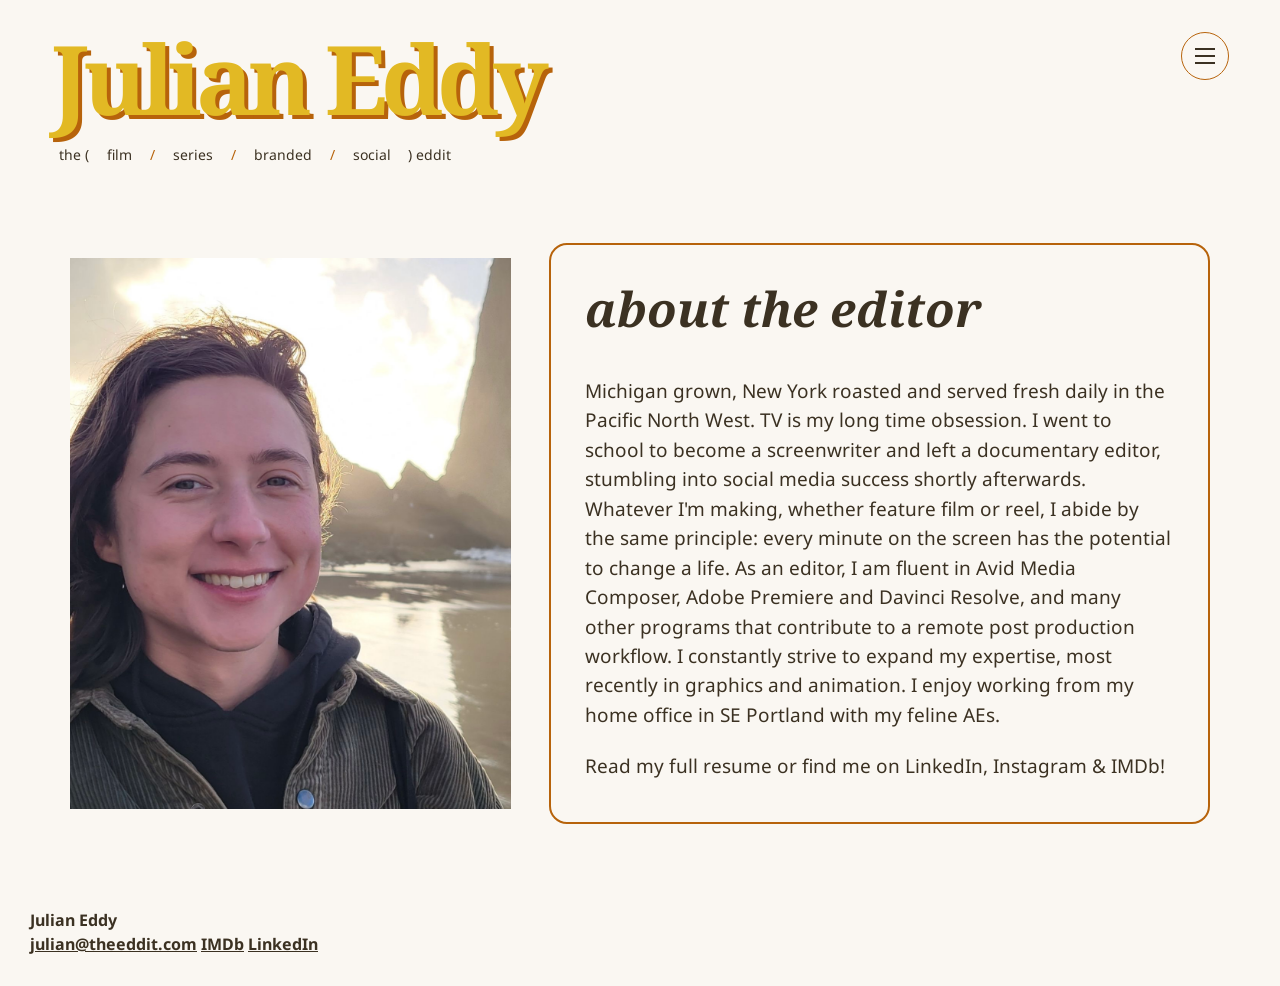
==== src/about me.html @ 4e331d36 "Merge pull request #1 from Bubbles0989/main fresh copy" ====
<!DOCTYPE html>
<html lang="en">
<head>
	<meta charset="UTF-8">
	<meta name="viewport" content="width=device-width, initial-scale=1.0">
	<title>About Me | Julian Eddy</title>
	<link href="https://cdn.jsdelivr.net/npm/bootstrap@5.3.8/dist/css/bootstrap.min.css" rel="stylesheet" integrity="sha384-sRIl4kxILFvY47J16cr9ZwB07vP4J8+LH7qKQnuqkuIAvNWLzeN8tE5YBujZqJLB" crossorigin="anonymous">
	<link rel="stylesheet" href="styles.css">
	<link rel="preconnect" href="https://fonts.googleapis.com">
	<link rel="preconnect" href="https://fonts.gstatic.com" crossorigin>
	<link href="https://fonts.googleapis.com/css2?family=Droid+Sans:wght@400;700&family=Droid+Serif:wght@400;700&display=swap" rel="stylesheet">
</head>
<body class="about-page">
	<header class="site-header">
		<a class="site-title" href="../index.html">Julian Eddy</a>
		<nav class="site-nav" aria-label="Main navigation">
			<span class="site-nav-frame">the (</span>
			<a href="film.html">film</a><span class="site-nav-divider">/</span>
			<a href="series.html">series</a><span class="site-nav-divider">/</span>
			<a href="branded.html">branded</a><span class="site-nav-divider">/</span>
			<a href="social-media.html">social</a>
			<span class="site-nav-frame">) eddit</span>
		</nav>
		<details class="site-menu">
			<summary><span class="site-menu-icon" aria-hidden="true"><span></span><span></span><span></span></span><span class="site-menu-label">Site navigation</span></summary>
			<nav class="site-menu-panel" aria-label="Site navigation">
				<a href="../index.html">Home</a>
				<a href="work.html">Work</a>
				<a href="about%20me.html">About Me</a>
				<a href="contact.html">Contact</a>
			</nav>
		</details>
	</header>
	<main>
		<section class="about-blurb" aria-labelledby="about-editor-title">
			<div class="about-portrait-stack">
				<img class="about-portrait img-fluid" src="../images/me.jpg" alt="Julian Eddy">
				<img class="about-portrait about-cat img-fluid" src="../images/my%20cat.jpg" alt="Julian's cat">
			</div>
			<div class="about-copy">
				<h1 id="about-editor-title">about the editor</h1>
				<p>Michigan grown, New York roasted and served fresh daily in the Pacific North West. TV is my long time obsession. I went to school to become a screenwriter and left a documentary editor, stumbling into social media success shortly afterwards. Whatever I'm making, whether feature film or reel, I abide by the same principle: every minute on the screen has the potential to change a life. As an editor, I am fluent in Avid Media Composer, Adobe Premiere and Davinci Resolve, and many other programs that contribute to a remote post production workflow. I constantly strive to expand my expertise, most recently in graphics and animation. I enjoy working from my home office in SE Portland with my feline AEs.</p>
				<p>Read my full resume or find me on LinkedIn, Instagram &amp; IMDb!</p>
			</div>
		</section>
	</main>
	<footer>
		<div>Julian Eddy</div>
		<a href="mailto:julian@theeddit.com">julian@theeddit.com</a>
		<a href="https://www.imdb.com/name/nm12898570/" target="blank" rel="noopener noreferrer">IMDb</a>
		<a href="https://www.linkedin.com/in/julian-eddy/" target="blank" rel="noopener noreferrer">LinkedIn</a>
	</footer>
	<script src="https://cdn.jsdelivr.net/npm/bootstrap@5.3.8/dist/js/bootstrap.bundle.min.js" integrity="sha384-FKyoEForCGlyvwx9Hj09JcYn3nv7wiPVlz7YYwJrWVcXK/BmnVDxM+D2scQbITxI" crossorigin="anonymous"></script>
</body>
</html>
---- src/styles.css ----
:root {
	color-scheme: light;
	--color-cream: #faf7f2;
	--color-orange: #b7630b;
	--color-brown: #3b3122;
	--color-yellow: #e2b924;
	--color-blue: #446c9c;
	--font-serif: 'Droid Serif', serif;
	--font-sans: 'Droid Sans', sans-serif;
	font-family: var(--font-sans);
	color: var(--color-brown);
	background: var(--color-cream);
}

* {
	box-sizing: border-box;
}

body {
	margin: 0;
	min-height: 100vh;
	min-height: 100svh;
	display: flex;
	flex-direction: column;
	font-family: var(--font-sans);
}

.site-header {
	width: 100%;
	padding: 30px clamp(24px, 4vw, 56px) 24px;
	display: flex;
	align-items: flex-start;
	flex-direction: column;
	gap: 18px;
	color: var(--color-brown);
}

.site-title {
	color: var(--color-yellow);
	font-family: var(--font-serif);
	font-size: clamp(48px, 9vw, 96px);
	font-weight: 700;
	letter-spacing: -0.065em;
	line-height: 1;
	text-shadow: 4px 4px 0 var(--color-orange);
	text-decoration: none;
}

.site-nav {
	display: flex;
	align-items: center;
	flex-wrap: wrap;
	gap: 7px clamp(8px, 1.4vw, 18px);
	padding-left: 8px;
	font-family: var(--font-sans);
	font-size: 14px;
}

.site-nav a {
	color: var(--color-brown);
	font-family: var(--font-sans);
	text-decoration: none;
}

.site-nav a:hover,
.site-nav a[aria-current="page"] {
	color: var(--color-orange);
	font-weight: 700;
}

.site-nav-divider {
	color: var(--color-orange);
}

.site-nav-frame {
	color: var(--color-brown);
}

.site-menu {
	position: fixed;
	top: clamp(20px, 3vw, 32px);
	right: clamp(24px, 4vw, 56px);
	z-index: 1030;
	font-family: var(--font-sans);
}

.site-menu summary {
	display: grid;
	width: 48px;
	height: 48px;
	place-items: center;
	border: 1px solid var(--color-orange);
	border-radius: 50%;
	background: var(--color-cream);
	color: var(--color-brown);
	cursor: pointer;
	list-style: none;
}

.site-menu summary::-webkit-details-marker {
	display: none;
}

.site-menu summary:focus-visible,
.site-menu-panel a:focus-visible {
	outline: 3px solid var(--color-blue);
	outline-offset: 4px;
}

.site-menu-icon {
	display: grid;
	gap: 5px;
	width: 20px;
}

.site-menu-icon span {
	display: block;
	height: 2px;
	background: currentColor;
	transition: transform 160ms ease, opacity 160ms ease;
}

.site-menu[open] .site-menu-icon span:first-child {
	transform: translateY(7px) rotate(45deg);
}

.site-menu[open] .site-menu-icon span:nth-child(2) {
	opacity: 0;
}

.site-menu[open] .site-menu-icon span:last-child {
	transform: translateY(-7px) rotate(-45deg);
}

.site-menu-label {
	position: absolute;
	width: 1px;
	height: 1px;
	padding: 0;
	margin: -1px;
	overflow: hidden;
	clip: rect(0, 0, 0, 0);
	white-space: nowrap;
	border: 0;
}

.site-menu-panel {
	position: absolute;
	top: calc(100% + 10px);
	right: 0;
	display: grid;
	min-width: 190px;
	gap: 2px;
	padding: 10px;
	border: 1px solid var(--color-orange);
	border-radius: 12px;
	background: var(--color-cream);
	box-shadow: 0 8px 24px rgb(59 49 34 / 16%);
}

.site-menu-panel a {
	padding: 10px 12px;
	border-radius: 7px;
	color: var(--color-brown);
	text-decoration: none;
}

.site-menu-panel a:hover {
	background: var(--color-yellow);
	color: var(--color-brown);
}

footer {
	padding: 30px;
	font-size: 16px;
	font-weight: 700;
	line-height: 1.5;
}

footer a {
	color: inherit;
}

.home-page {
	color: var(--color-brown);
	background: var(--color-cream);
}

.about-page,
.contact-page {
	color: var(--color-brown);
	background: var(--color-cream);
}

.resume-page {
	display: block;
	min-height: 100vh;
	background: var(--color-cream);
	color: var(--color-brown);
	font-family: var(--font-sans);
	font-size: 15px;
}

.resume-content {
	width: min(calc(100% - 48px), 850px);
	margin: 0 auto 48px;
	padding-top: 32px;
	text-align: left;
}

.resume-content section {
	margin-bottom: 28px;
}

.resume-content h1,
.resume-content h2 {
	margin: 0 0 14px;
	font-family: var(--font-sans);
	font-size: 16px;
	font-weight: 700;
	line-height: 1.25;
	text-transform: uppercase;
}

.resume-content p,
.resume-entries {
	margin: 0;
	line-height: 1.25;
}

.resume-entries {
	margin: 0;
	padding-left: 20px;
	text-align: left;
}

.resume-entries li {
	padding-left: 0;
}

.resume-content .resume-detail {
	margin: 0 0 4px 20px;
}

.home-page main {
	flex: 1;
	display: flex;
	flex-direction: column;
	align-items: stretch;
	justify-content: center;
	width: min(calc(100% - 48px), 1140px);
	min-width: 0;
	margin: 0 auto 35px;
}

.video-frame {
	width: 100%;
	aspect-ratio: 16 / 9;
	background: #111;
	box-shadow: 0 8px 24px rgb(0 0 0 / 10%);
}

.video-frame iframe {
	display: block;
	width: 100%;
	height: 100%;
	border: 0;
}

.home-work-links {
	display: grid;
	grid-template-columns: repeat(4, minmax(0, 1fr));
	gap: 12px;
	margin-top: 30px;
}

.home-work-links a {
	display: grid;
	min-height: 56px;
	place-items: center;
	padding: 10px 14px;
	border-radius: 12px;
	background: var(--color-yellow);
	color: var(--color-brown);
	font-family: var(--font-serif);
	font-size: 16px;
	font-weight: 700;
	text-align: center;
	text-decoration: none;
	transition: background-color 160ms ease, color 160ms ease;
}

.home-work-links a:hover {
	background: var(--color-orange);
	color: var(--color-cream);
}

.home-work-links a:focus-visible {
	outline: 3px solid var(--color-blue);
	outline-offset: 4px;
}

.home-contact {
	width: min(100%, 620px);
	margin: 30px auto 0;
}

.home-contact h2 {
	margin: 14px 0 14px;
	font-family: var(--font-serif);
	font-size: 22px;
	font-weight: 400;
}

.home-contact form {
	display: grid;
	gap: 14px;
}

.home-contact input,
.home-contact textarea {
	width: 100%;
	border: 1px solid var(--color-orange);
	border-radius: 14px;
	padding: 11px 15px;
	background: var(--color-cream);
	color: var(--color-brown);
	font-family: var(--font-sans);
	font-size: 14px;
}

.home-contact input {
	height: 38px;
}

.home-contact input::placeholder,
.home-contact textarea::placeholder {
	color: var(--color-brown);
	opacity: 1;
}

.home-contact textarea {
	min-height: 100px;
	resize: vertical;
}

.home-contact button {
	justify-self: start;
	min-width: 115px;
	padding: 15px 20px;
	border: 0;
	border-radius: 10px;
	background: var(--color-orange);
	color: var(--color-cream);
	font: inherit;
	font-family: var(--font-sans);
	font-size: 12px;
	letter-spacing: 2px;
	cursor: pointer;
}

.home-contact button:hover {
	background: var(--color-brown);
}

.contact-page main {
	width: min(calc(100% - 48px), 798px);
	margin: clamp(40px, 6vh, 60px) auto 0;
}

.about-page main {
	width: min(calc(100% - 48px), 1140px);
	margin: clamp(40px, 6vh, 60px) auto;
	flex: 1;
}

.contact-page h1,
.about-page h1 {
	font-family: var(--font-serif);
	font-size: 32px;
	font-weight: 400;
}

.contact-page h1 {
	margin: 0 0 42px;
}

.about-page h1 {
	margin: 0 0 24px;
}

.contact-page p,
.about-page p {
	font-size: 16px;
}

.contact-page p {
	margin: 0 0 20px;
	line-height: 1.45;
}

.about-page p {
	line-height: 1.5;
}

.about-blurb {
	display: grid;
	grid-template-columns: minmax(0, 1fr) minmax(0, 1.5fr);
	grid-template-areas: "photos copy";
	align-items: center;
	gap: clamp(20px, 3vw, 42px);
}

.about-portrait-stack {
	grid-area: photos;
}

.about-portrait {
	display: block;
	width: 100%;
	max-height: 620px;
	aspect-ratio: 4 / 5;
	object-fit: cover;
	object-position: center;
}

.about-cat {
	display: none;
}

.about-copy {
	grid-area: copy;
	padding: clamp(24px, 4vw, 40px) clamp(22px, 3vw, 34px);
	border: 2px solid var(--color-orange);
	border-radius: 18px;
}

.about-page .about-blurb h1 {
	margin: 0 0 clamp(24px, 4vw, 44px);
	font-size: clamp(28px, 4vw, 48px);
	font-weight: 700;
	font-family: var(--font-serif);
	font-style: italic;
	line-height: 1;
	white-space: nowrap;
}

.about-blurb p {
	margin: 0 0 22px;
	font-family: var(--font-sans);
	font-size: clamp(16px, 1.6vw, 19px);
	line-height: 1.55;
}

.about-blurb p:last-child {
	margin-bottom: 0;
}

.work-page {
	background: var(--color-cream);
	color: var(--color-brown);
}

.work-page main {
	flex: 1;
	width: min(calc(100% - 48px), 1140px);
	margin: clamp(40px, 7vh, 72px) auto 64px;
}

.work-category-main {
	padding-bottom: 28px;
}

.work-back-link {
	display: inline-block;
	margin-bottom: clamp(28px, 5vw, 52px);
	color: var(--color-orange);
	font-family: var(--font-sans);
	font-size: 14px;
	font-weight: 700;
	text-decoration: none;
}

.work-back-link:hover {
	color: var(--color-brown);
}

.category-heading {
	max-width: 760px;
	margin-bottom: clamp(32px, 5vw, 56px);
}

.category-eyebrow {
	margin: 0 0 8px;
	color: var(--color-orange);
	font-family: var(--font-sans);
	font-size: 13px;
	font-weight: 700;
	letter-spacing: 0.12em;
	text-transform: uppercase;
}

.category-heading h1 {
	margin: 0 0 16px;
	font-family: var(--font-serif);
	font-size: clamp(40px, 7vw, 72px);
	font-weight: 700;
}

.category-heading > p:last-child {
	margin: 0;
	font-family: var(--font-sans);
	font-size: clamp(16px, 2vw, 20px);
	line-height: 1.55;
}

.project-grid {
	display: grid;
	grid-template-columns: repeat(3, minmax(0, 1fr));
	gap: clamp(28px, 4vw, 48px) 22px;
}

.project-card {
	min-width: 0;
}

.project-image-placeholder {
	display: grid;
	width: 100%;
	aspect-ratio: 1;
	place-items: center;
	padding: 16px;
	background: var(--color-yellow);
	color: var(--color-brown);
	font-family: var(--font-sans);
	font-size: 14px;
	text-align: center;
}

.project-card h2 {
	margin: 16px 0 7px;
	font-family: var(--font-serif);
	font-size: clamp(18px, 2vw, 23px);
	font-weight: 700;
	line-height: 1.3;
}

.project-card p {
	margin: 0;
	color: var(--color-brown);
	font-family: var(--font-sans);
	font-size: 14px;
	line-height: 1.55;
}

.project-card p span {
	padding: 0 3px;
	color: var(--color-orange);
}

.work-heading {
	display: flex;
	align-items: center;
	justify-content: space-between;
	gap: 24px;
	margin-bottom: 24px;
}

.work-heading h1 {
	margin: 0;
	font-family: var(--font-serif);
	font-size: clamp(28px, 4vw, 38px);
	font-weight: 400;
}

.carousel-controls {
	display: flex;
	gap: 10px;
}

.carousel-button {
	display: grid;
	width: 44px;
	height: 44px;
	place-items: center;
	border: 1px solid var(--color-orange);
	border-radius: 50%;
	background: transparent;
	color: var(--color-brown);
	font: inherit;
	font-family: var(--font-sans);
	font-size: 22px;
	cursor: pointer;
}

.carousel-button:hover {
	background: var(--color-yellow);
}

.carousel-button:focus-visible,
.work-card:focus-visible {
	outline: 3px solid var(--color-blue);
	outline-offset: 4px;
}

.work-carousel {
	overflow: hidden;
}

.work-carousel .work-card {
	display: block;
	width: calc((100% - 44px) / 3);
	margin: 4px auto 12px;
}

.work-card {
	color: inherit;
	text-decoration: none;
}

.work-placeholder {
	display: grid;
	width: 100%;
	aspect-ratio: 4 / 3;
	place-items: center;
	background: var(--color-yellow);
	color: var(--color-brown);
	font-family: var(--font-serif);
	font-size: clamp(20px, 2.5vw, 30px);
	text-transform: lowercase;
	transition: background-color 160ms ease, color 160ms ease;
}

.work-card:hover .work-placeholder {
	background: var(--color-orange);
	color: var(--color-cream);
}

.contact-page p.email-intro {
	margin-bottom: 18px;
}

.email-intro a,
.about-page main a {
	color: var(--color-orange);
	font-weight: 700;
}

.email-intro a {
	text-decoration: none;
}

.about-page main a {
	text-decoration: underline;
}

.contact-page form {
	display: grid;
	grid-template-columns: repeat(2, minmax(0, 1fr));
	gap: clamp(16px, 3vw, 28px) clamp(16px, 3vw, 30px);
}

.contact-page input,
.contact-page textarea {
	width: 100%;
	border: 2px solid var(--color-blue);
	border-radius: 999px;
	padding: 14px 20px;
	background: var(--color-cream);
	color: var(--color-brown);
	font-family: var(--font-sans);
	font-size: 16px;
}

.contact-page input {
	height: 66px;
}

.contact-page input::placeholder,
.contact-page textarea::placeholder {
	color: var(--color-brown);
	opacity: 1;
}

.contact-page textarea {
	grid-column: 1 / -1;
	min-height: clamp(150px, 24vh, 200px);
	border-radius: 28px;
	resize: vertical;
}

.contact-page input:focus,
.contact-page textarea:focus {
	border-color: var(--color-blue);
	outline: 3px solid rgb(68 108 156 / 20%);
}

.contact-page main {
	padding: clamp(24px, 5vw, 48px);
	border: 2px solid var(--color-blue);
	border-radius: 24px;
}

.contact-page button {
	justify-self: start;
	min-width: 112px;
	padding: 14px 30px;
	border: 0;
	border-radius: 999px;
	background: var(--color-blue);
	color: var(--color-cream);
	font: inherit;
	font-family: var(--font-sans);
	font-size: 13px;
	letter-spacing: 2px;
	cursor: pointer;
}

.contact-page button:hover {
	background: var(--color-brown);
}

@media (max-width: 760px) {
	.site-header {
		align-items: flex-start;
		flex-direction: column;
		padding: 22px 76px 22px 20px;
	}

	.site-title {
		font-size: clamp(36px, 11vw, 64px);
	}

	.site-menu {
		top: 22px;
		right: 20px;
	}

	.site-nav {
		gap: 6px 9px;
		padding-left: 2px;
		font-size: 12px;
	}

	.work-page main {
		width: calc(100% - 40px);
		margin-top: 36px;
	}

	.project-grid {
		grid-template-columns: repeat(2, minmax(0, 1fr));
	}

	.home-page main {
		width: calc(100% - 40px);
		margin-bottom: 24px;
	}

	.home-contact {
		margin-top: 22px;
	}

	.home-work-links {
		grid-template-columns: repeat(2, minmax(0, 1fr));
		gap: 10px;
		margin-top: 18px;
	}

	.contact-page main {
		width: calc(100% - 40px);
		margin-top: 36px;
	}

	.contact-page h1 {
		margin-bottom: 30px;
		font-size: 28px;
	}

	.about-page main {
		margin: 40px auto;
	}

	.about-blurb {
		grid-template-columns: minmax(0, 1fr);
		grid-template-areas:
			"portrait"
			"copy"
			"cat";
		gap: 20px;
	}

	.about-portrait-stack {
		display: contents;
	}

	.about-portrait {
		width: 100%;
		max-width: 520px;
		height: auto;
		aspect-ratio: 4 / 5;
		margin: 0 auto;
	}

	.about-portrait-stack .about-portrait:first-child {
		grid-area: portrait;
	}

	.about-cat {
		display: block;
		grid-area: cat;
		justify-self: center;
		aspect-ratio: 1;
	}

	.about-copy {
		padding: 24px;
	}
}

@media (max-width: 560px) {
	.work-heading {
		align-items: flex-end;
	}

	.project-grid {
		grid-template-columns: minmax(0, 1fr);
	}

	.work-carousel .work-card {
		width: 86%;
	}

	.contact-page form {
		grid-template-columns: 1fr;
		gap: 16px;
	}

	.contact-page textarea {
		grid-column: auto;
	}
}
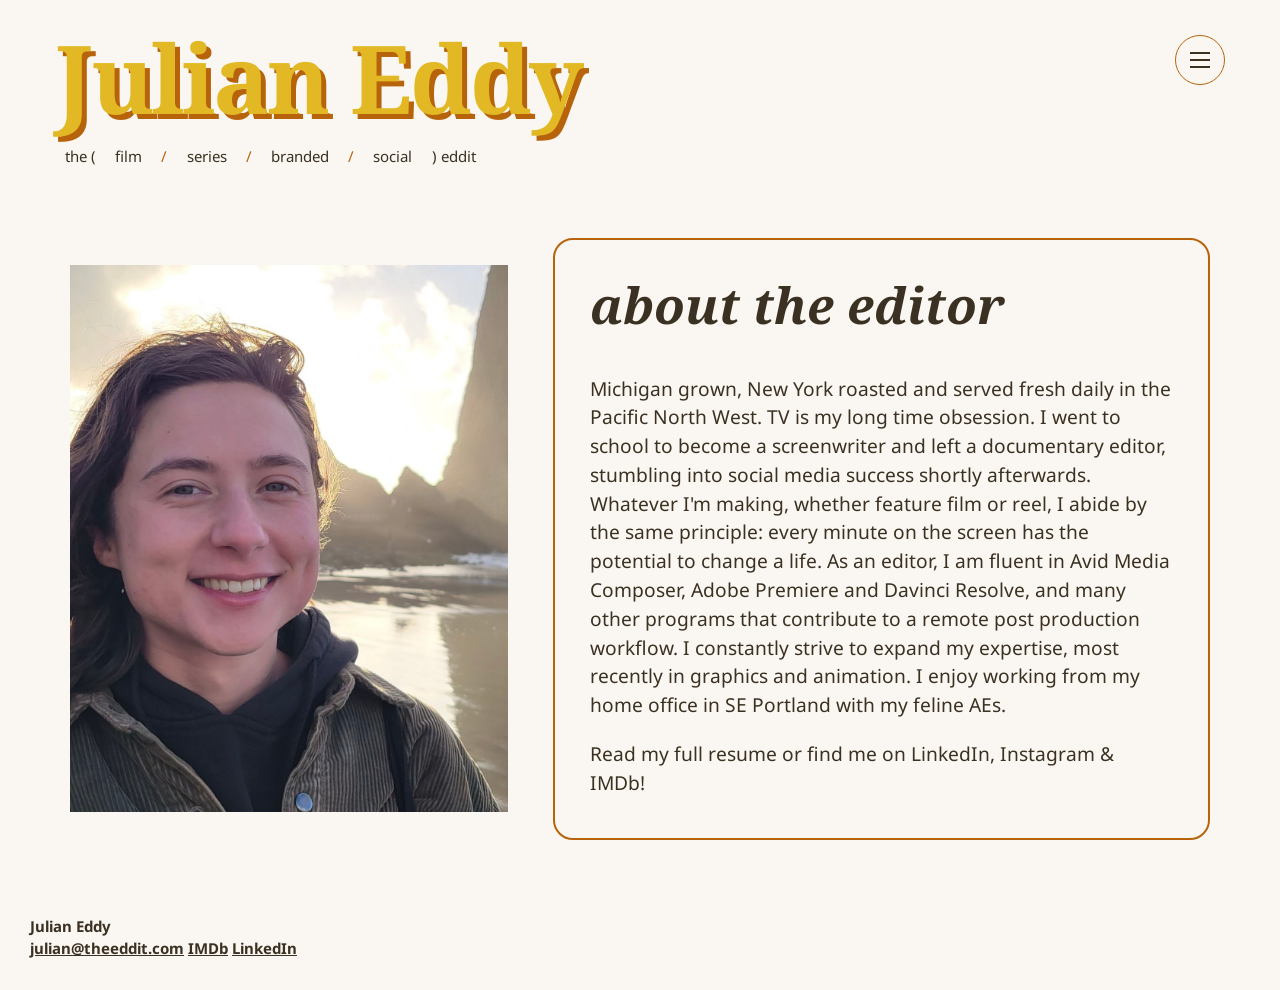
==== commit 25049727: "Merge pull request #7 from bubbles0989/main finish" ====
--- a/src/about me.html
+++ b/src/about me.html
@@ -25,7 +25,6 @@
 			<summary><span class="site-menu-icon" aria-hidden="true"><span></span><span></span><span></span></span><span class="site-menu-label">Site navigation</span></summary>
 			<nav class="site-menu-panel" aria-label="Site navigation">
 				<a href="../index.html">Home</a>
-				<a href="work.html">Work</a>
 				<a href="about%20me.html">About Me</a>
 				<a href="contact.html">Contact</a>
 			</nav>
--- a/src/styles.css
+++ b/src/styles.css
@@ -27,22 +27,22 @@
 
 .site-header {
 	width: 100%;
-	padding: 30px clamp(24px, 4vw, 56px) 24px;
+	padding: 30px clamp(25px, 5vw, 55px) 25px;
 	display: flex;
 	align-items: flex-start;
 	flex-direction: column;
-	gap: 18px;
+	gap: 20px;
 	color: var(--color-brown);
 }
 
 .site-title {
 	color: var(--color-yellow);
 	font-family: var(--font-serif);
-	font-size: clamp(48px, 9vw, 96px);
-	font-weight: 700;
-	letter-spacing: -0.065em;
+	font-size: clamp(50px, 10vw, 95px);
+	font-weight: 700;
+	letter-spacing: -0.025em;
 	line-height: 1;
-	text-shadow: 4px 4px 0 var(--color-orange);
+	text-shadow: 5px 5px 0 var(--color-orange);
 	text-decoration: none;
 }
 
@@ -50,10 +50,10 @@
 	display: flex;
 	align-items: center;
 	flex-wrap: wrap;
-	gap: 7px clamp(8px, 1.4vw, 18px);
-	padding-left: 8px;
-	font-family: var(--font-sans);
-	font-size: 14px;
+	gap: 10px clamp(10px, 1.5vw, 20px);
+	padding-left: 10px;
+	font-family: var(--font-sans);
+	font-size: 15px;
 }
 
 .site-nav a {
@@ -78,16 +78,16 @@
 
 .site-menu {
 	position: fixed;
-	top: clamp(20px, 3vw, 32px);
-	right: clamp(24px, 4vw, 56px);
+	top: clamp(20px, 5vw, 35px);
+	right: clamp(25px, 5vw, 55px);
 	z-index: 1030;
 	font-family: var(--font-sans);
 }
 
 .site-menu summary {
 	display: grid;
-	width: 48px;
-	height: 48px;
+	width: 50px;
+	height: 50px;
 	place-items: center;
 	border: 1px solid var(--color-orange);
 	border-radius: 50%;
@@ -155,12 +155,12 @@
 	border: 1px solid var(--color-orange);
 	border-radius: 12px;
 	background: var(--color-cream);
-	box-shadow: 0 8px 24px rgb(59 49 34 / 16%);
+	box-shadow: 0 10px 25px rgb(59 49 34 / 16%);
 }
 
 .site-menu-panel a {
-	padding: 10px 12px;
-	border-radius: 7px;
+	padding: 10px 15px;
+	border-radius: 10px;
 	color: var(--color-brown);
 	text-decoration: none;
 }
@@ -172,7 +172,7 @@
 
 footer {
 	padding: 30px;
-	font-size: 16px;
+	font-size: 15px;
 	font-weight: 700;
 	line-height: 1.5;
 }
@@ -202,21 +202,21 @@
 }
 
 .resume-content {
-	width: min(calc(100% - 48px), 850px);
-	margin: 0 auto 48px;
-	padding-top: 32px;
+	width: min(calc(100% - 50px), 850px);
+	margin: 0 auto 50px;
+	padding-top: 30px;
 	text-align: left;
 }
 
 .resume-content section {
-	margin-bottom: 28px;
+	margin-bottom: 30px;
 }
 
 .resume-content h1,
 .resume-content h2 {
-	margin: 0 0 14px;
-	font-family: var(--font-sans);
-	font-size: 16px;
+	margin: 0 0 15px;
+	font-family: var(--font-sans);
+	font-size: 15px;
 	font-weight: 700;
 	line-height: 1.25;
 	text-transform: uppercase;
@@ -239,7 +239,7 @@
 }
 
 .resume-content .resume-detail {
-	margin: 0 0 4px 20px;
+	margin: 0 0 5px 20px;
 }
 
 .home-page main {
@@ -257,7 +257,7 @@
 	width: 100%;
 	aspect-ratio: 16 / 9;
 	background: #111;
-	box-shadow: 0 8px 24px rgb(0 0 0 / 10%);
+	box-shadow: 0 10px 25px rgb(0 0 0 / 10%);
 }
 
 .video-frame iframe {
@@ -270,20 +270,20 @@
 .home-work-links {
 	display: grid;
 	grid-template-columns: repeat(4, minmax(0, 1fr));
-	gap: 12px;
+	gap: 15px;
 	margin-top: 30px;
 }
 
 .home-work-links a {
 	display: grid;
-	min-height: 56px;
+	min-height: 50px;
 	place-items: center;
-	padding: 10px 14px;
+	padding: 10px 15px;
 	border-radius: 12px;
 	background: var(--color-yellow);
 	color: var(--color-brown);
 	font-family: var(--font-serif);
-	font-size: 16px;
+	font-size: 15px;
 	font-weight: 700;
 	text-align: center;
 	text-decoration: none;
@@ -297,7 +297,7 @@
 
 .home-work-links a:focus-visible {
 	outline: 3px solid var(--color-blue);
-	outline-offset: 4px;
+	outline-offset: 5px;
 }
 
 .home-contact {
@@ -306,31 +306,31 @@
 }
 
 .home-contact h2 {
-	margin: 14px 0 14px;
+	margin: 15px 0 15px;
 	font-family: var(--font-serif);
-	font-size: 22px;
+	font-size: 25px;
 	font-weight: 400;
 }
 
 .home-contact form {
 	display: grid;
-	gap: 14px;
+	gap: 15px;
 }
 
 .home-contact input,
 .home-contact textarea {
 	width: 100%;
 	border: 1px solid var(--color-orange);
-	border-radius: 14px;
-	padding: 11px 15px;
+	border-radius: 15px;
+	padding: 10px 15px;
 	background: var(--color-cream);
 	color: var(--color-brown);
 	font-family: var(--font-sans);
-	font-size: 14px;
+	font-size: 15px;
 }
 
 .home-contact input {
-	height: 38px;
+	height: 40px;
 }
 
 .home-contact input::placeholder,
@@ -354,7 +354,7 @@
 	color: var(--color-cream);
 	font: inherit;
 	font-family: var(--font-sans);
-	font-size: 12px;
+	font-size: 15px;
 	letter-spacing: 2px;
 	cursor: pointer;
 }
@@ -364,39 +364,39 @@
 }
 
 .contact-page main {
-	width: min(calc(100% - 48px), 798px);
-	margin: clamp(40px, 6vh, 60px) auto 0;
+	width: min(calc(100% - 50px), 798px);
+	margin: clamp(40px, 5vh, 60px) auto 0;
 }
 
 .about-page main {
-	width: min(calc(100% - 48px), 1140px);
-	margin: clamp(40px, 6vh, 60px) auto;
+	width: min(calc(100% - 50px), 1140px);
+	margin: clamp(40px, 5vh, 60px) auto;
 	flex: 1;
 }
 
 .contact-page h1,
 .about-page h1 {
 	font-family: var(--font-serif);
-	font-size: 32px;
+	font-size: 30px;
 	font-weight: 400;
 }
 
 .contact-page h1 {
-	margin: 0 0 42px;
+	margin: 0 0 45px;
 }
 
 .about-page h1 {
-	margin: 0 0 24px;
+	margin: 0 0 25px;
 }
 
 .contact-page p,
 .about-page p {
-	font-size: 16px;
+	font-size: 15px;
 }
 
 .contact-page p {
 	margin: 0 0 20px;
-	line-height: 1.45;
+	line-height: 1.5;
 }
 
 .about-page p {
@@ -408,7 +408,7 @@
 	grid-template-columns: minmax(0, 1fr) minmax(0, 1.5fr);
 	grid-template-areas: "photos copy";
 	align-items: center;
-	gap: clamp(20px, 3vw, 42px);
+	gap: clamp(20px, 5vw, 45px);
 }
 
 .about-portrait-stack {
@@ -430,14 +430,14 @@
 
 .about-copy {
 	grid-area: copy;
-	padding: clamp(24px, 4vw, 40px) clamp(22px, 3vw, 34px);
+	padding: clamp(25px, 5vw, 40px) clamp(25px, 5vw, 35px);
 	border: 2px solid var(--color-orange);
-	border-radius: 18px;
+	border-radius: 20px;
 }
 
 .about-page .about-blurb h1 {
-	margin: 0 0 clamp(24px, 4vw, 44px);
-	font-size: clamp(28px, 4vw, 48px);
+	margin: 0 0 clamp(25px, 5vw, 45px);
+	font-size: clamp(30px, 5vw, 50px);
 	font-weight: 700;
 	font-family: var(--font-serif);
 	font-style: italic;
@@ -446,10 +446,10 @@
 }
 
 .about-blurb p {
-	margin: 0 0 22px;
-	font-family: var(--font-sans);
-	font-size: clamp(16px, 1.6vw, 19px);
-	line-height: 1.55;
+	margin: 0 0 20px;
+	font-family: var(--font-sans);
+	font-size: clamp(15px, 1.5vw, 20px);
+	line-height: 1.5;
 }
 
 .about-blurb p:last-child {
@@ -464,64 +464,105 @@
 .work-page main {
 	flex: 1;
 	width: min(calc(100% - 48px), 1140px);
-	margin: clamp(40px, 7vh, 72px) auto 64px;
+	margin: clamp(40px, 10vh, 75px) auto 65px;
 }
 
 .work-category-main {
-	padding-bottom: 28px;
-}
-
-.work-back-link {
-	display: inline-block;
-	margin-bottom: clamp(28px, 5vw, 52px);
+	padding-bottom: 30px;
+}
+
+.category-pagination {
+	display: flex;
+	justify-content: space-between;
+	gap: 20px;
+	margin-bottom: clamp(30px, 5vw, 50px);
+	font-family: var(--font-sans);
+	font-size: 15px;
+	font-weight: 700;
+}
+
+.category-pagination a {
 	color: var(--color-orange);
-	font-family: var(--font-sans);
-	font-size: 14px;
-	font-weight: 700;
 	text-decoration: none;
 }
 
-.work-back-link:hover {
+.category-pagination a:hover {
 	color: var(--color-brown);
 }
 
 .category-heading {
+	display: flex;
+	align-items: center;
+	justify-content: flex-start;
+	gap: clamp(25px, 5vw, 65px);
+	margin-bottom: clamp(30px, 5vw, 50px);
+}
+
+.category-heading-copy {
+	order: 1;
 	max-width: 760px;
-	margin-bottom: clamp(32px, 5vw, 56px);
+}
+
+.category-poster {
+	display: block;
+	flex: 0 0 auto;
+	order: 0;
+	width: auto;
+	height: clamp(150px, 20vw, 220px);
+	max-width: 160px;
+	object-fit: contain;
+	object-position: center;
 }
 
 .category-eyebrow {
-	margin: 0 0 8px;
+	margin: 0 0 10px;
 	color: var(--color-orange);
 	font-family: var(--font-sans);
-	font-size: 13px;
-	font-weight: 700;
-	letter-spacing: 0.12em;
+	font-size: 15px;
+	font-weight: 700;
+	letter-spacing: 0.15em;
 	text-transform: uppercase;
 }
 
 .category-heading h1 {
-	margin: 0 0 16px;
+	margin: 0 0 15px;
 	font-family: var(--font-serif);
-	font-size: clamp(40px, 7vw, 72px);
-	font-weight: 700;
-}
-
-.category-heading > p:last-child {
+	font-size: clamp(40px, 7vw, 75px);
+	font-weight: 700;
+}
+
+.category-heading-copy > p:last-child {
 	margin: 0;
 	font-family: var(--font-sans);
-	font-size: clamp(16px, 2vw, 20px);
-	line-height: 1.55;
+	font-size: clamp(15px, 2vw, 20px);
+	line-height: 1.5;
 }
 
 .project-grid {
 	display: grid;
 	grid-template-columns: repeat(3, minmax(0, 1fr));
-	gap: clamp(28px, 4vw, 48px) 22px;
+	gap: clamp(30px, 5vw, 50px) 25px;
 }
 
 .project-card {
 	min-width: 0;
+}
+
+.project-card-link {
+	display: block;
+	color: inherit;
+	text-decoration: none;
+}
+
+.project-card-link:hover h2 {
+	text-decoration: underline;
+	text-decoration-color: var(--color-orange);
+}
+
+.project-card-link:focus-visible {
+	border-radius: 2px;
+	outline: 2px solid var(--color-orange);
+	outline-offset: 5px;
 }
 
 .project-image-placeholder {
@@ -529,59 +570,78 @@
 	width: 100%;
 	aspect-ratio: 1;
 	place-items: center;
-	padding: 16px;
+	padding: 15px;
 	background: var(--color-yellow);
 	color: var(--color-brown);
 	font-family: var(--font-sans);
-	font-size: 14px;
+	font-size: 15px;
 	text-align: center;
+}
+
+.project-image {
+	display: block;
+	width: 100%;
+	aspect-ratio: 1;
+	object-fit: cover;
+	object-position: center;
 }
 
 .project-card h2 {
 	margin: 16px 0 7px;
 	font-family: var(--font-serif);
-	font-size: clamp(18px, 2vw, 23px);
-	font-weight: 700;
-	line-height: 1.3;
+	font-size: clamp(20px, 2vw, 25px);
+	font-weight: 700;
+	line-height: 1.5;
 }
 
 .project-card p {
 	margin: 0;
 	color: var(--color-brown);
 	font-family: var(--font-sans);
+	font-size: 15px;
+	line-height: 1.5;
+}
+
+.project-card p span {
+	padding: 0 5px;
+	color: var(--color-orange);
+}
+
+.project-link-label {
+	display: inline-block;
+	margin-top: 10px;
+	color: var(--color-orange);
+	font-family: var(--font-sans);
 	font-size: 14px;
-	line-height: 1.55;
-}
-
-.project-card p span {
-	padding: 0 3px;
-	color: var(--color-orange);
+	font-weight: 700;
 }
 
 .work-heading {
+	position: relative;
 	display: flex;
 	align-items: center;
-	justify-content: space-between;
-	gap: 24px;
-	margin-bottom: 24px;
+	justify-content: center;
+	margin-bottom: 25px;
 }
 
 .work-heading h1 {
 	margin: 0;
 	font-family: var(--font-serif);
-	font-size: clamp(28px, 4vw, 38px);
+	font-size: clamp(30px, 5vw, 40px);
 	font-weight: 400;
 }
 
 .carousel-controls {
+	position: absolute;
+	right: 0;
 	display: flex;
 	gap: 10px;
 }
 
 .carousel-button {
 	display: grid;
-	width: 44px;
-	height: 44px;
+	width: 50px;
+	height: 50px;
 	place-items: center;
 	border: 1px solid var(--color-orange);
 	border-radius: 50%;
@@ -589,7 +649,7 @@
 	color: var(--color-brown);
 	font: inherit;
 	font-family: var(--font-sans);
-	font-size: 22px;
+	font-size: 25px;
 	cursor: pointer;
 }
 
@@ -600,44 +660,72 @@
 .carousel-button:focus-visible,
 .work-card:focus-visible {
 	outline: 3px solid var(--color-blue);
-	outline-offset: 4px;
+	outline-offset: 5px;
 }
 
 .work-carousel {
+	position: relative;
 	overflow: hidden;
-}
-
-.work-carousel .work-card {
+	padding: 15px 0;
+}
+
+.work-carousel-track {
+	display: grid;
+}
+
+.work-slide {
+	grid-area: 1 / 1;
+	width: 42%;
+	place-self: center;
+	opacity: 0;
+	pointer-events: none;
+	transform: translateX(0) scale(.7);
+	transition: transform 450ms ease, opacity 450ms ease;
+}
+
+.work-slide.is-active,
+.work-slide.is-previous,
+.work-slide.is-next {
+	pointer-events: auto;
+}
+
+.work-slide.is-active {
+	z-index: 2;
+	opacity: 1;
+	transform: translateX(0) scale(1);
+}
+
+.work-slide.is-previous {
+	z-index: 1;
+	opacity: .78;
+	transform: translateX(-110%) scale(.78);
+}
+
+.work-slide.is-next {
+	z-index: 1;
+	opacity: .78;
+	transform: translateX(110%) scale(.78);
+}
+
+.work-slide.is-hidden {
+	visibility: hidden;
+}
+
+.work-card {
 	display: block;
-	width: calc((100% - 44px) / 3);
-	margin: 4px auto 12px;
-}
-
-.work-card {
 	color: inherit;
 	text-decoration: none;
 }
 
-.work-placeholder {
-	display: grid;
+.work-poster {
+	display: block;
 	width: 100%;
-	aspect-ratio: 4 / 3;
-	place-items: center;
+	height: auto;
 	background: var(--color-yellow);
-	color: var(--color-brown);
-	font-family: var(--font-serif);
-	font-size: clamp(20px, 2.5vw, 30px);
-	text-transform: lowercase;
-	transition: background-color 160ms ease, color 160ms ease;
-}
-
-.work-card:hover .work-placeholder {
-	background: var(--color-orange);
-	color: var(--color-cream);
 }
 
 .contact-page p.email-intro {
-	margin-bottom: 18px;
+	margin-bottom: 20px;
 }
 
 .email-intro a,
@@ -657,23 +745,23 @@
 .contact-page form {
 	display: grid;
 	grid-template-columns: repeat(2, minmax(0, 1fr));
-	gap: clamp(16px, 3vw, 28px) clamp(16px, 3vw, 30px);
+	gap: clamp(15px, 2.5vw, 30px) clamp(15px, 2.5vw, 30px);
 }
 
 .contact-page input,
 .contact-page textarea {
 	width: 100%;
 	border: 2px solid var(--color-blue);
-	border-radius: 999px;
-	padding: 14px 20px;
+	border-radius: 1000px;
+	padding: 15px 20px;
 	background: var(--color-cream);
 	color: var(--color-brown);
 	font-family: var(--font-sans);
-	font-size: 16px;
+	font-size: 15px;
 }
 
 .contact-page input {
-	height: 66px;
+	height: 65px;
 }
 
 .contact-page input::placeholder,
@@ -684,8 +772,8 @@
 
 .contact-page textarea {
 	grid-column: 1 / -1;
-	min-height: clamp(150px, 24vh, 200px);
-	border-radius: 28px;
+	min-height: clamp(150px, 25vh, 200px);
+	border-radius: 25px;
 	resize: vertical;
 }
 
@@ -696,22 +784,22 @@
 }
 
 .contact-page main {
-	padding: clamp(24px, 5vw, 48px);
+	padding: clamp(25px, 5vw, 50px);
 	border: 2px solid var(--color-blue);
-	border-radius: 24px;
+	border-radius: 25px;
 }
 
 .contact-page button {
 	justify-self: start;
-	min-width: 112px;
-	padding: 14px 30px;
+	min-width: 115px;
+	padding: 15px 30px;
 	border: 0;
-	border-radius: 999px;
+	border-radius: 1000px;
 	background: var(--color-blue);
 	color: var(--color-cream);
 	font: inherit;
 	font-family: var(--font-sans);
-	font-size: 13px;
+	font-size: 15px;
 	letter-spacing: 2px;
 	cursor: pointer;
 }
@@ -724,27 +812,38 @@
 	.site-header {
 		align-items: flex-start;
 		flex-direction: column;
-		padding: 22px 76px 22px 20px;
+		padding: 25px 75px 25px 20px;
 	}
 
 	.site-title {
-		font-size: clamp(36px, 11vw, 64px);
+		font-size: clamp(35px, 10vw, 65px);
+		text-shadow: 2px 2px 0 var(--color-orange);
 	}
 
 	.site-menu {
-		top: 22px;
+		top: 25px;
 		right: 20px;
 	}
 
 	.site-nav {
-		gap: 6px 9px;
-		padding-left: 2px;
-		font-size: 12px;
+		flex-wrap: nowrap;
+		gap: 4px 5px;
+		padding-left: 5px;
+		font-size: clamp(10px, 3.4vw, 13px);
+		white-space: nowrap;
 	}
 
 	.work-page main {
 		width: calc(100% - 40px);
-		margin-top: 36px;
+		margin-top: 35px;
+	}
+
+	.category-heading-copy {
+		order: 0;
+	}
+
+	.category-poster {
+		order: 1;
 	}
 
 	.project-grid {
@@ -753,27 +852,27 @@
 
 	.home-page main {
 		width: calc(100% - 40px);
-		margin-bottom: 24px;
+		margin-bottom: 25px;
 	}
 
 	.home-contact {
-		margin-top: 22px;
+		margin-top: 25px;
 	}
 
 	.home-work-links {
 		grid-template-columns: repeat(2, minmax(0, 1fr));
 		gap: 10px;
-		margin-top: 18px;
+		margin-top: 20px;
 	}
 
 	.contact-page main {
 		width: calc(100% - 40px);
-		margin-top: 36px;
+		margin-top: 35px;
 	}
 
 	.contact-page h1 {
 		margin-bottom: 30px;
-		font-size: 28px;
+		font-size: 30px;
 	}
 
 	.about-page main {
@@ -813,29 +912,84 @@
 	}
 
 	.about-copy {
-		padding: 24px;
+		padding: 25px;
 	}
 }
 
 @media (max-width: 560px) {
 	.work-heading {
-		align-items: flex-end;
+		align-items: center;
+	}
+
+	.work-heading h1 {
+		font-size: clamp(22px, 6vw, 28px);
+	}
+
+	.carousel-controls {
+		gap: 6px;
+	}
+
+	.carousel-button {
+		width: 42px;
+		height: 42px;
 	}
 
 	.project-grid {
 		grid-template-columns: minmax(0, 1fr);
 	}
 
-	.work-carousel .work-card {
-		width: 86%;
+	.category-heading {
+		gap: 15px;
+	}
+
+	.category-heading-copy {
+		min-width: 0;
+	}
+
+	.category-heading h1 {
+		font-size: clamp(35px, 10vw, 40px);
+	}
+
+	.category-poster {
+		height: 120px;
+		max-width: 80px;
+	}
+
+	.work-slide {
+		width: 58%;
+	}
+
+	.work-slide.is-previous {
+		transform: translateX(-100%) scale(.78);
+	}
+
+	.work-slide.is-next {
+		transform: translateX(100%) scale(.78);
 	}
 
 	.contact-page form {
 		grid-template-columns: 1fr;
-		gap: 16px;
+		gap: 15px;
 	}
 
 	.contact-page textarea {
 		grid-column: auto;
 	}
+}
+
+@media (max-width: 360px) {
+	.work-heading {
+		flex-direction: column;
+		gap: 10px;
+	}
+
+	.carousel-controls {
+		position: static;
+	}
+}
+
+@media (prefers-reduced-motion: reduce) {
+	.work-slide {
+		transition: none;
+	}
 }
